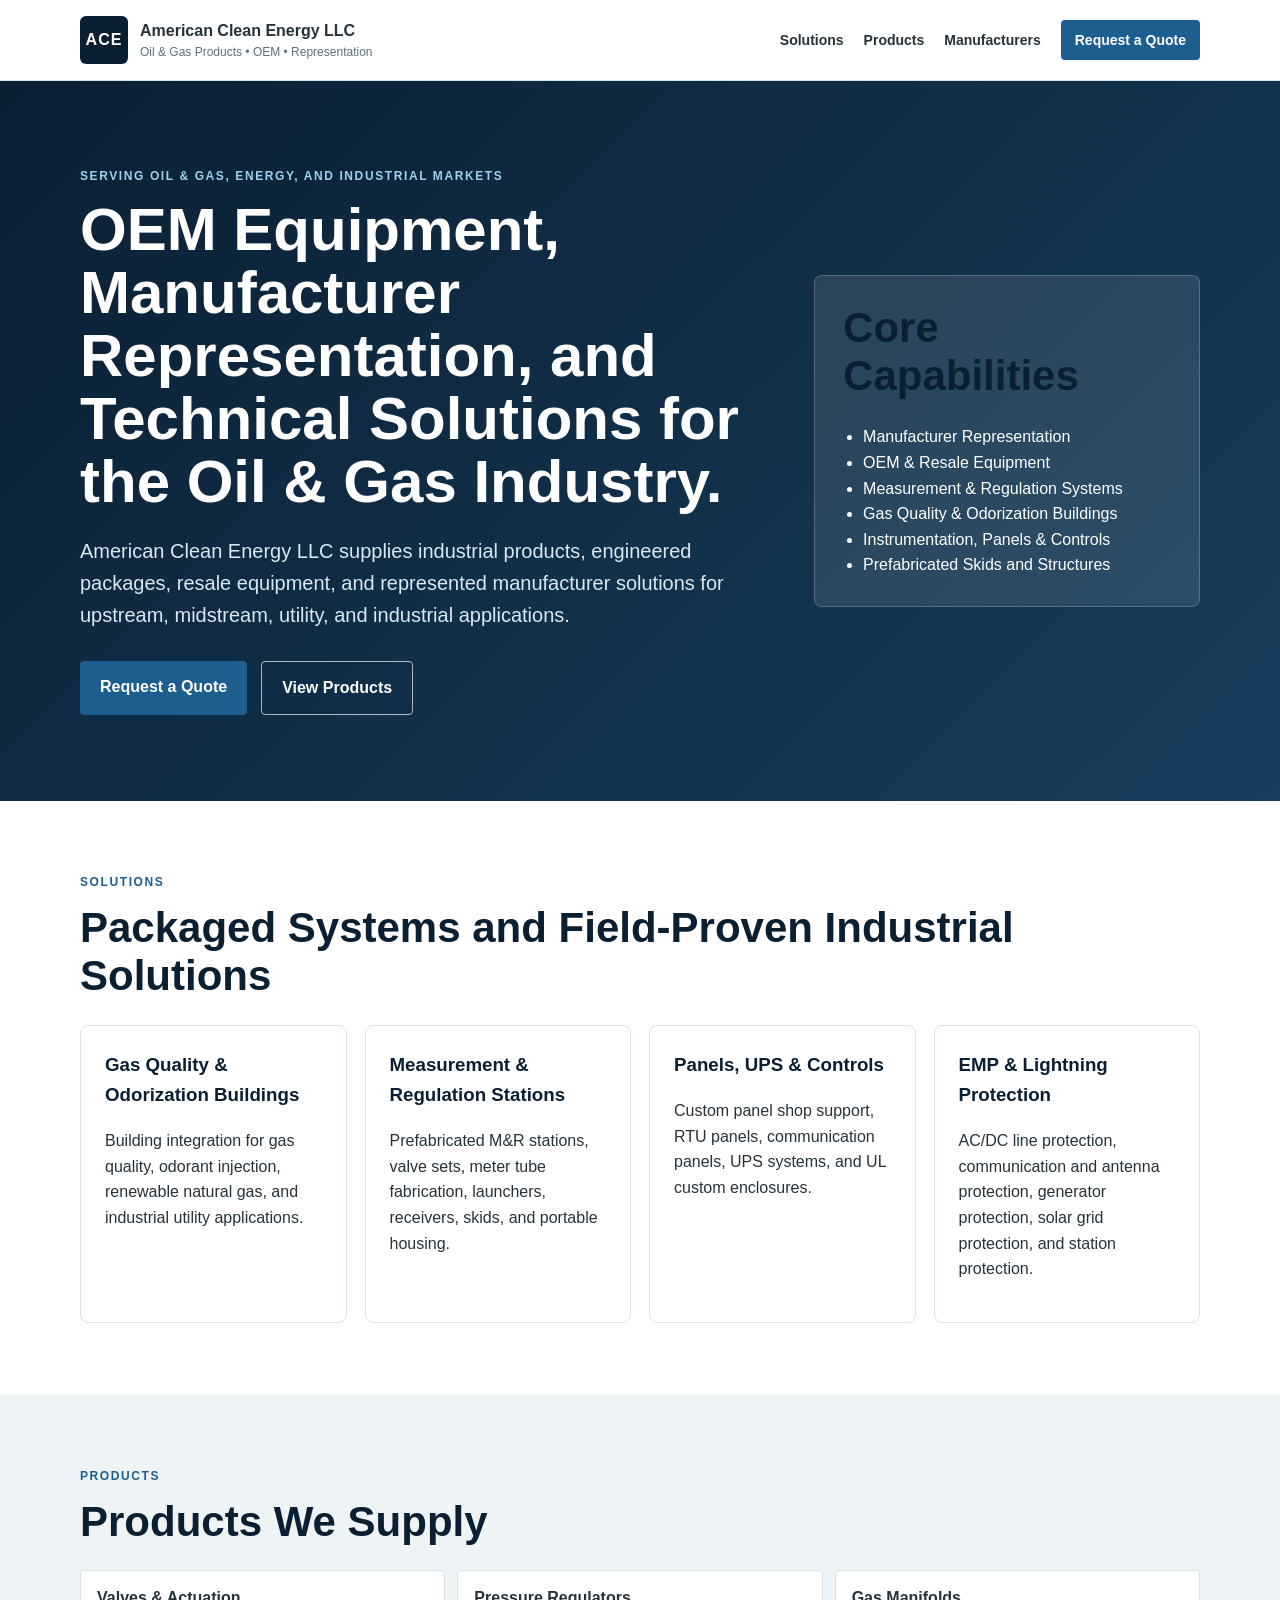
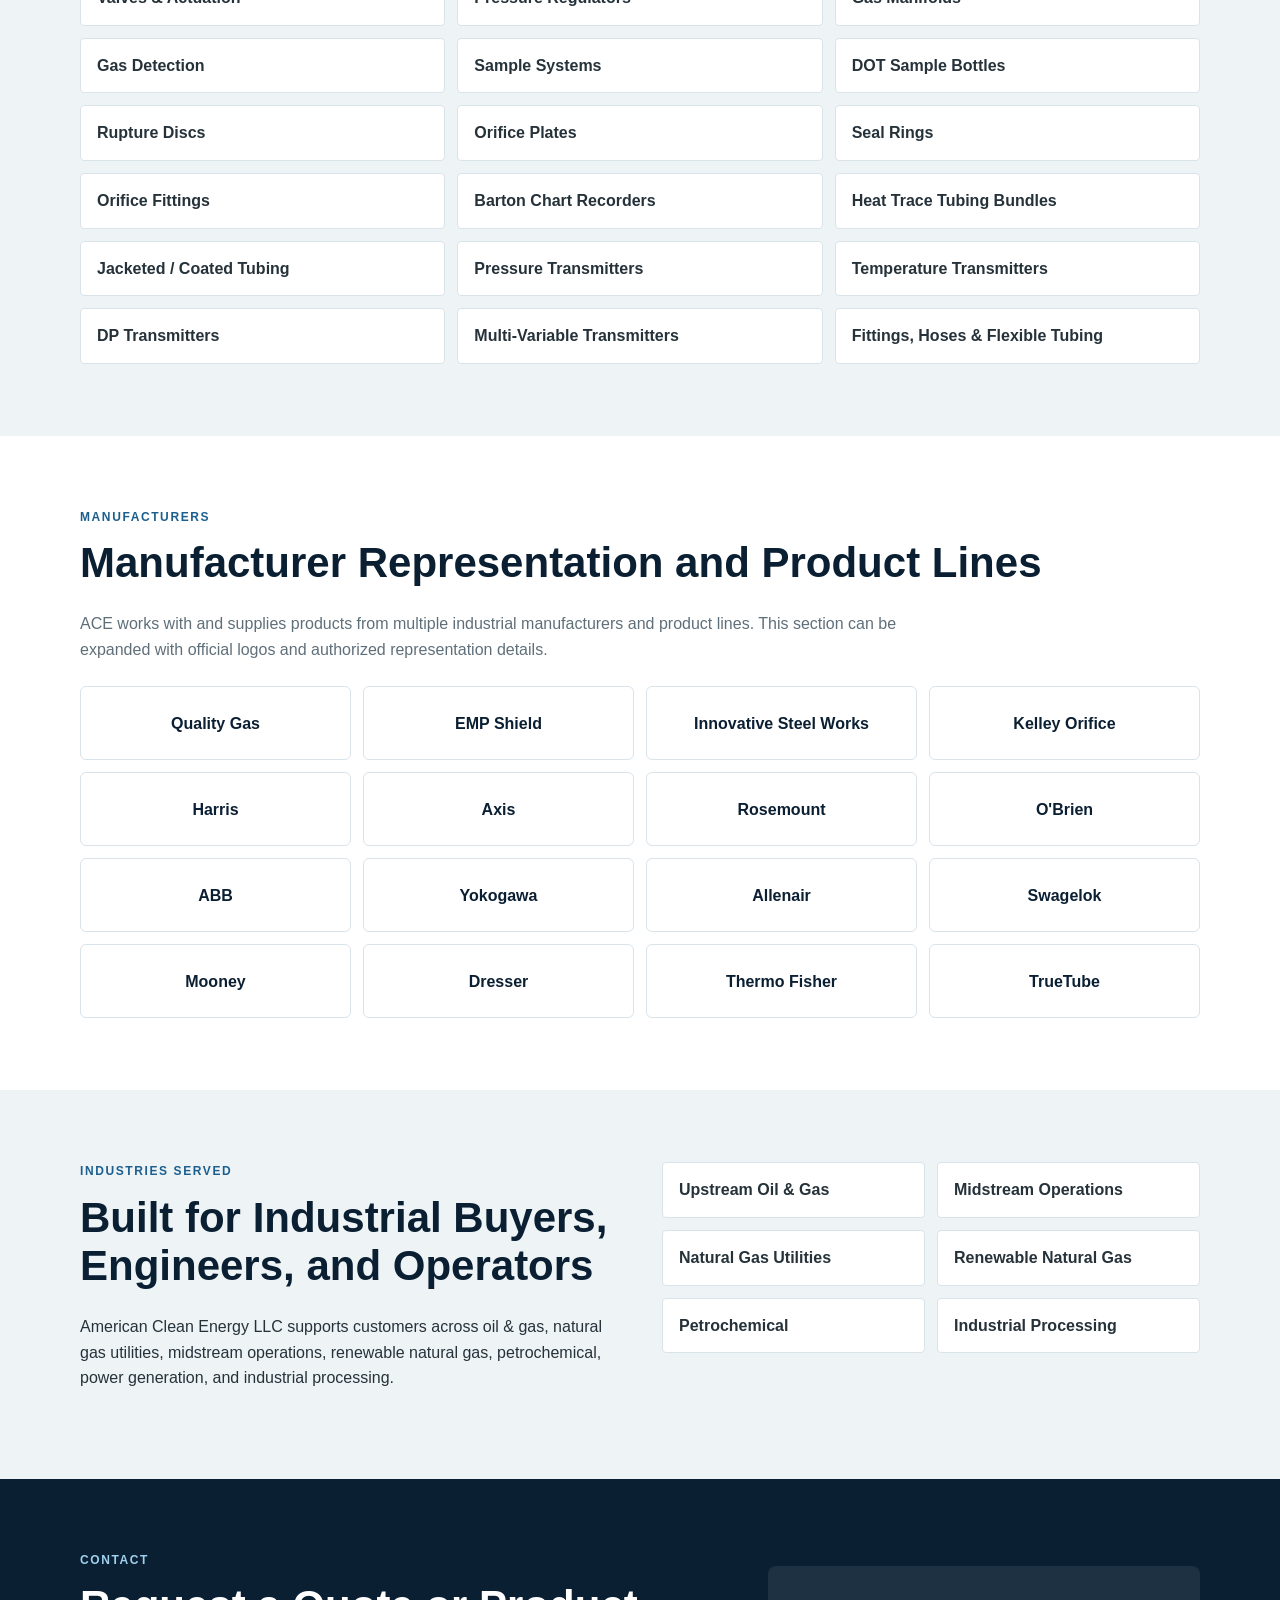
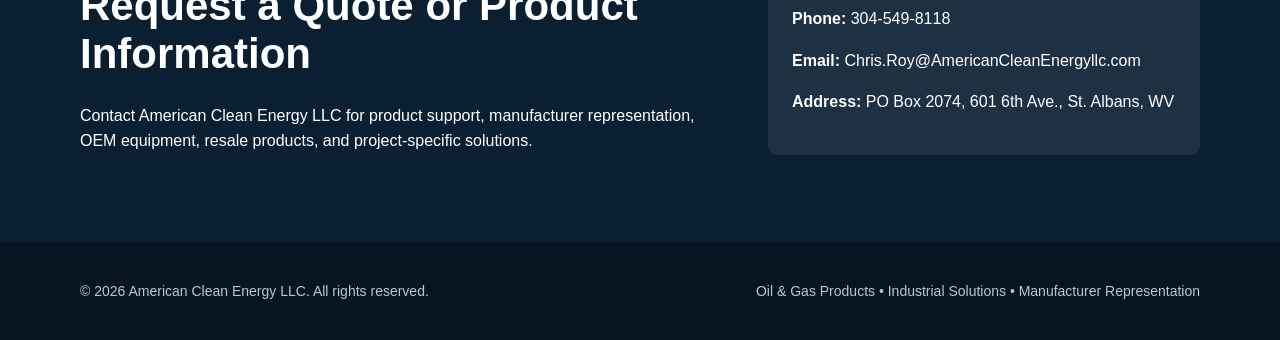
==== ace_site/index.html @ 726d5453 "Add files via upload" ====
<!DOCTYPE html>
<html lang="en">
<head>
  <meta charset="UTF-8" />
  <meta name="viewport" content="width=device-width, initial-scale=1.0" />
  <title>American Clean Energy LLC | Oil & Gas Products and Services</title>
  <meta name="description" content="American Clean Energy LLC provides OEM equipment, manufacturer representation, resale products, and technical solutions for the oil and gas, energy, and industrial markets." />
  <link rel="stylesheet" href="styles.css" />
</head>
<body>
  <header class="site-header">
    <div class="container nav-wrap">
      <div class="brand">
        <span class="brand-mark">ACE</span>
        <div>
          <strong>American Clean Energy LLC</strong>
          <small>Oil & Gas Products • OEM • Representation</small>
        </div>
      </div>
      <nav>
        <a href="#solutions">Solutions</a>
        <a href="#products">Products</a>
        <a href="#manufacturers">Manufacturers</a>
        <a href="#contact" class="btn small">Request a Quote</a>
      </nav>
    </div>
  </header>

  <main>
    <section class="hero">
      <div class="container hero-grid">
        <div>
          <p class="eyebrow">Serving Oil & Gas, Energy, and Industrial Markets</p>
          <h1>OEM Equipment, Manufacturer Representation, and Technical Solutions for the Oil & Gas Industry.</h1>
          <p class="lead">American Clean Energy LLC supplies industrial products, engineered packages, resale equipment, and represented manufacturer solutions for upstream, midstream, utility, and industrial applications.</p>
          <div class="hero-actions">
            <a href="#contact" class="btn">Request a Quote</a>
            <a href="#products" class="btn secondary">View Products</a>
          </div>
        </div>
        <div class="hero-card">
          <h2>Core Capabilities</h2>
          <ul>
            <li>Manufacturer Representation</li>
            <li>OEM & Resale Equipment</li>
            <li>Measurement & Regulation Systems</li>
            <li>Gas Quality & Odorization Buildings</li>
            <li>Instrumentation, Panels & Controls</li>
            <li>Prefabricated Skids and Structures</li>
          </ul>
        </div>
      </div>
    </section>

    <section id="solutions" class="section">
      <div class="container">
        <p class="eyebrow">Solutions</p>
        <h2>Packaged Systems and Field-Proven Industrial Solutions</h2>
        <div class="cards">
          <article><h3>Gas Quality & Odorization Buildings</h3><p>Building integration for gas quality, odorant injection, renewable natural gas, and industrial utility applications.</p></article>
          <article><h3>Measurement & Regulation Stations</h3><p>Prefabricated M&R stations, valve sets, meter tube fabrication, launchers, receivers, skids, and portable housing.</p></article>
          <article><h3>Panels, UPS & Controls</h3><p>Custom panel shop support, RTU panels, communication panels, UPS systems, and UL custom enclosures.</p></article>
          <article><h3>EMP & Lightning Protection</h3><p>AC/DC line protection, communication and antenna protection, generator protection, solar grid protection, and station protection.</p></article>
        </div>
      </div>
    </section>

    <section id="products" class="section alt">
      <div class="container">
        <p class="eyebrow">Products</p>
        <h2>Products We Supply</h2>
        <div class="product-grid">
          <span>Valves & Actuation</span>
          <span>Pressure Regulators</span>
          <span>Gas Manifolds</span>
          <span>Gas Detection</span>
          <span>Sample Systems</span>
          <span>DOT Sample Bottles</span>
          <span>Rupture Discs</span>
          <span>Orifice Plates</span>
          <span>Seal Rings</span>
          <span>Orifice Fittings</span>
          <span>Barton Chart Recorders</span>
          <span>Heat Trace Tubing Bundles</span>
          <span>Jacketed / Coated Tubing</span>
          <span>Pressure Transmitters</span>
          <span>Temperature Transmitters</span>
          <span>DP Transmitters</span>
          <span>Multi-Variable Transmitters</span>
          <span>Fittings, Hoses & Flexible Tubing</span>
        </div>
      </div>
    </section>

    <section id="manufacturers" class="section">
      <div class="container">
        <p class="eyebrow">Manufacturers</p>
        <h2>Manufacturer Representation and Product Lines</h2>
        <p class="section-intro">ACE works with and supplies products from multiple industrial manufacturers and product lines. This section can be expanded with official logos and authorized representation details.</p>
        <div class="logo-grid">
          <div>Quality Gas</div><div>EMP Shield</div><div>Innovative Steel Works</div><div>Kelley Orifice</div>
          <div>Harris</div><div>Axis</div><div>Rosemount</div><div>O'Brien</div>
          <div>ABB</div><div>Yokogawa</div><div>Allenair</div><div>Swagelok</div>
          <div>Mooney</div><div>Dresser</div><div>Thermo Fisher</div><div>TrueTube</div>
        </div>
      </div>
    </section>

    <section class="section alt">
      <div class="container split">
        <div>
          <p class="eyebrow">Industries Served</p>
          <h2>Built for Industrial Buyers, Engineers, and Operators</h2>
          <p>American Clean Energy LLC supports customers across oil & gas, natural gas utilities, midstream operations, renewable natural gas, petrochemical, power generation, and industrial processing.</p>
        </div>
        <div class="industry-list">
          <span>Upstream Oil & Gas</span>
          <span>Midstream Operations</span>
          <span>Natural Gas Utilities</span>
          <span>Renewable Natural Gas</span>
          <span>Petrochemical</span>
          <span>Industrial Processing</span>
        </div>
      </div>
    </section>

    <section id="contact" class="section contact">
      <div class="container contact-box">
        <div>
          <p class="eyebrow">Contact</p>
          <h2>Request a Quote or Product Information</h2>
          <p>Contact American Clean Energy LLC for product support, manufacturer representation, OEM equipment, resale products, and project-specific solutions.</p>
        </div>
        <div class="contact-details">
          <p><strong>Phone:</strong> <a href="tel:13045498118">304-549-8118</a></p>
          <p><strong>Email:</strong> <a href="mailto:Chris.Roy@AmericanCleanEnergyllc.com">Chris.Roy@AmericanCleanEnergyllc.com</a></p>
          <p><strong>Address:</strong> PO Box 2074, 601 6th Ave., St. Albans, WV</p>
        </div>
      </div>
    </section>
  </main>

  <footer>
    <div class="container footer-wrap">
      <p>&copy; 2026 American Clean Energy LLC. All rights reserved.</p>
      <p>Oil & Gas Products • Industrial Solutions • Manufacturer Representation</p>
    </div>
  </footer>
</body>
</html>
---- ace_site/styles.css ----
:root {
  --navy: #0b1f33;
  --blue: #1c5f8f;
  --steel: #eef3f6;
  --text: #26323a;
  --muted: #5f6f7a;
  --white: #ffffff;
  --border: #d9e3ea;
}

* { box-sizing: border-box; }
html { scroll-behavior: smooth; }
body {
  margin: 0;
  font-family: Arial, Helvetica, sans-serif;
  color: var(--text);
  line-height: 1.6;
  background: var(--white);
}
a { color: inherit; text-decoration: none; }
.container { width: min(1120px, calc(100% - 40px)); margin: 0 auto; }
.site-header { position: sticky; top: 0; z-index: 10; background: rgba(255,255,255,.96); border-bottom: 1px solid var(--border); }
.nav-wrap { display: flex; justify-content: space-between; align-items: center; padding: 16px 0; gap: 24px; }
.brand { display: flex; align-items: center; gap: 12px; }
.brand-mark { display: inline-grid; place-items: center; width: 48px; height: 48px; background: var(--navy); color: var(--white); font-weight: 800; border-radius: 6px; letter-spacing: 1px; }
.brand small { display: block; color: var(--muted); font-size: 12px; }
nav { display: flex; align-items: center; gap: 20px; font-weight: 700; font-size: 14px; }
.btn { display: inline-block; background: var(--blue); color: var(--white); padding: 13px 20px; border-radius: 4px; font-weight: 800; }
.btn.secondary { background: transparent; color: var(--white); border: 1px solid rgba(255,255,255,.65); }
.btn.small { padding: 9px 14px; }
.hero { background: linear-gradient(135deg, var(--navy), #163e5d); color: var(--white); padding: 86px 0; }
.hero-grid { display: grid; grid-template-columns: 1.6fr .9fr; gap: 48px; align-items: center; }
.eyebrow { text-transform: uppercase; letter-spacing: 1.6px; font-size: 12px; font-weight: 800; color: var(--blue); margin: 0 0 12px; }
.hero .eyebrow { color: #9fd0ef; }
h1 { font-size: clamp(36px, 5vw, 60px); line-height: 1.05; margin: 0 0 22px; }
.lead { font-size: 20px; color: #dce8ef; max-width: 780px; }
.hero-actions { display: flex; gap: 14px; flex-wrap: wrap; margin-top: 30px; }
.hero-card { background: rgba(255,255,255,.1); border: 1px solid rgba(255,255,255,.2); padding: 28px; border-radius: 8px; }
.hero-card h2 { margin-top: 0; }
.hero-card ul { padding-left: 20px; margin-bottom: 0; }
.section { padding: 72px 0; }
.section.alt { background: var(--steel); }
h2 { font-size: clamp(28px, 4vw, 42px); line-height: 1.15; margin: 0 0 24px; color: var(--navy); }
h3 { color: var(--navy); margin-top: 0; }
.cards { display: grid; grid-template-columns: repeat(4, 1fr); gap: 18px; }
.cards article { border: 1px solid var(--border); padding: 24px; border-radius: 8px; background: var(--white); }
.product-grid, .logo-grid, .industry-list { display: grid; gap: 12px; }
.product-grid { grid-template-columns: repeat(3, 1fr); }
.product-grid span, .industry-list span { background: var(--white); border: 1px solid var(--border); padding: 14px 16px; border-radius: 4px; font-weight: 700; }
.logo-grid { grid-template-columns: repeat(4, 1fr); margin-top: 24px; }
.logo-grid div { border: 1px solid var(--border); border-radius: 6px; min-height: 74px; display: grid; place-items: center; font-weight: 800; color: var(--navy); background: var(--white); text-align: center; padding: 12px; }
.section-intro { max-width: 850px; color: var(--muted); }
.split { display: grid; grid-template-columns: 1fr 1fr; gap: 44px; align-items: start; }
.industry-list { grid-template-columns: repeat(2, 1fr); }
.contact { background: var(--navy); color: var(--white); }
.contact h2 { color: var(--white); }
.contact .eyebrow { color: #9fd0ef; }
.contact-box { display: grid; grid-template-columns: 1.2fr .8fr; gap: 40px; align-items: center; }
.contact-details { background: rgba(255,255,255,.08); padding: 24px; border-radius: 8px; }
footer { background: #071522; color: #b9c8d2; padding: 24px 0; font-size: 14px; }
.footer-wrap { display: flex; justify-content: space-between; gap: 20px; flex-wrap: wrap; }

@media (max-width: 900px) {
  .nav-wrap, nav { flex-direction: column; align-items: flex-start; }
  .hero-grid, .split, .contact-box { grid-template-columns: 1fr; }
  .cards { grid-template-columns: repeat(2, 1fr); }
  .product-grid, .logo-grid { grid-template-columns: repeat(2, 1fr); }
}
@media (max-width: 560px) {
  .cards, .product-grid, .logo-grid, .industry-list { grid-template-columns: 1fr; }
  .container { width: min(100% - 28px, 1120px); }
}
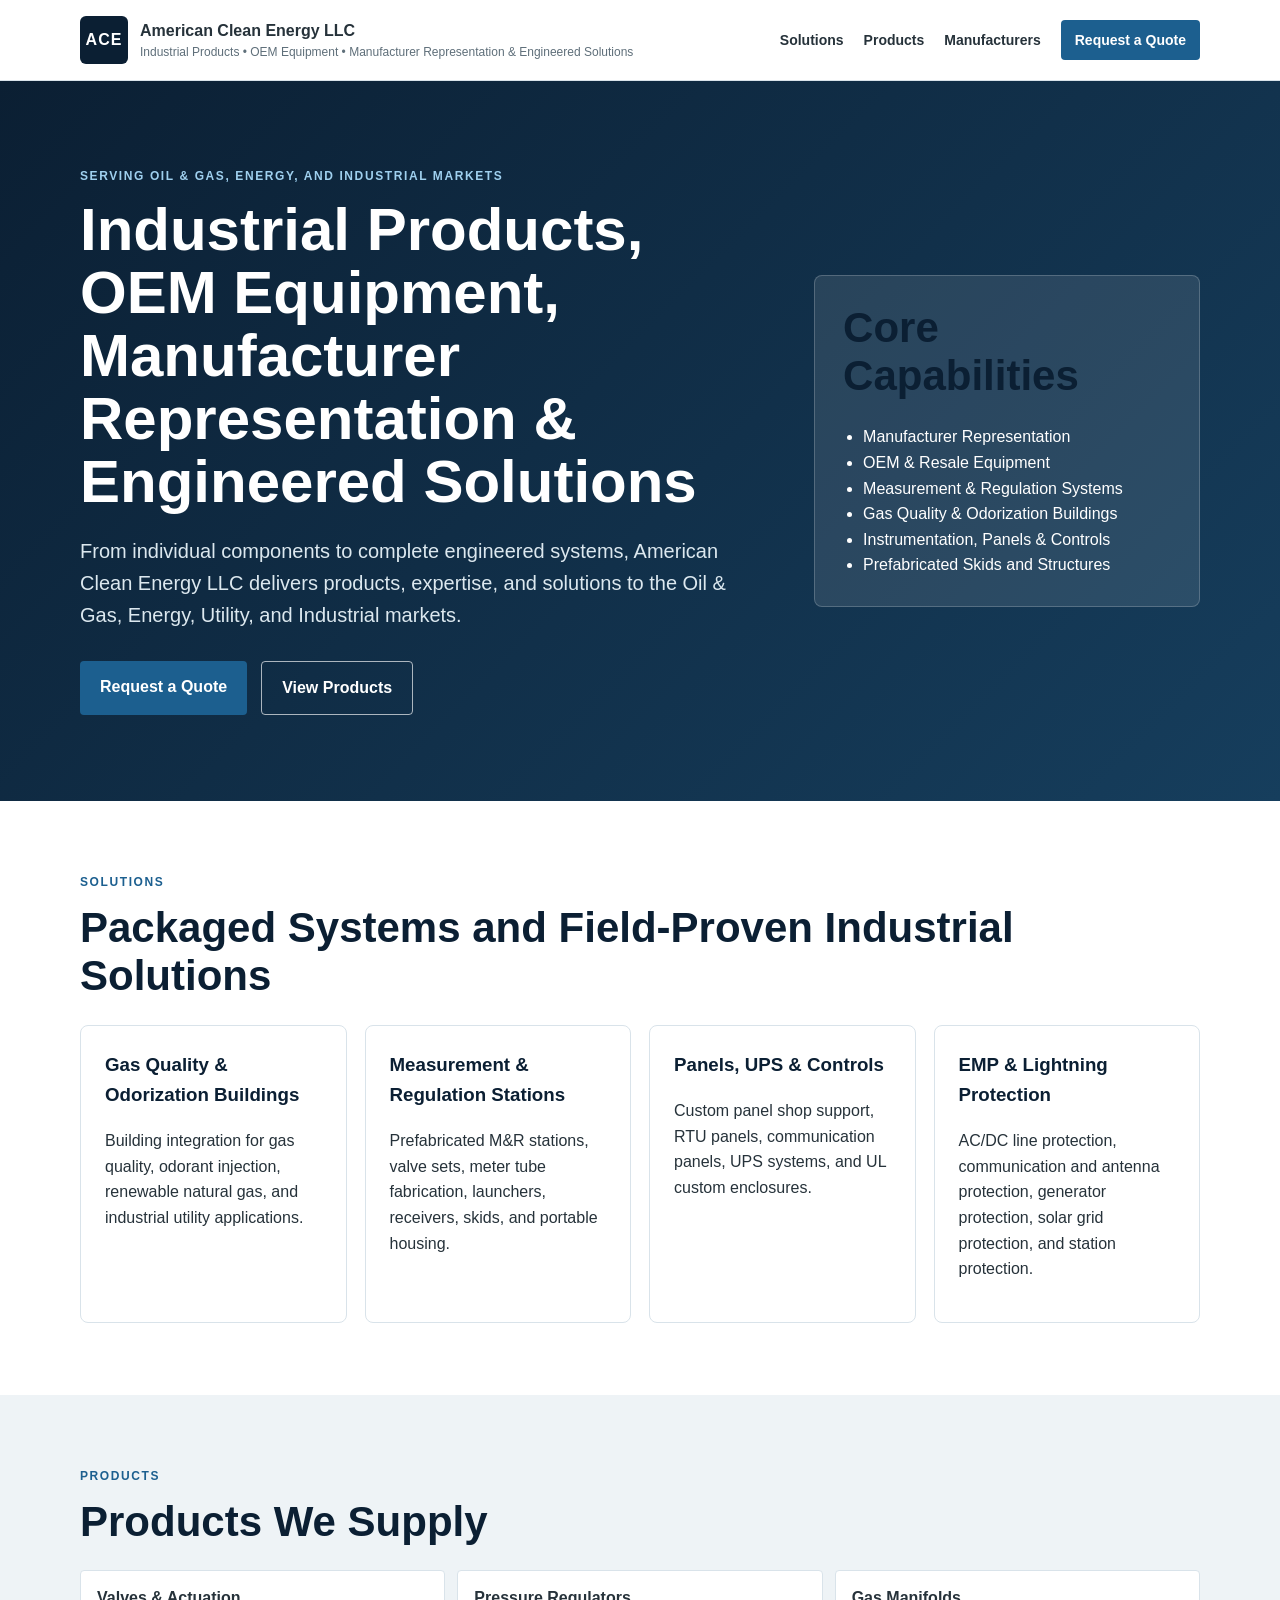
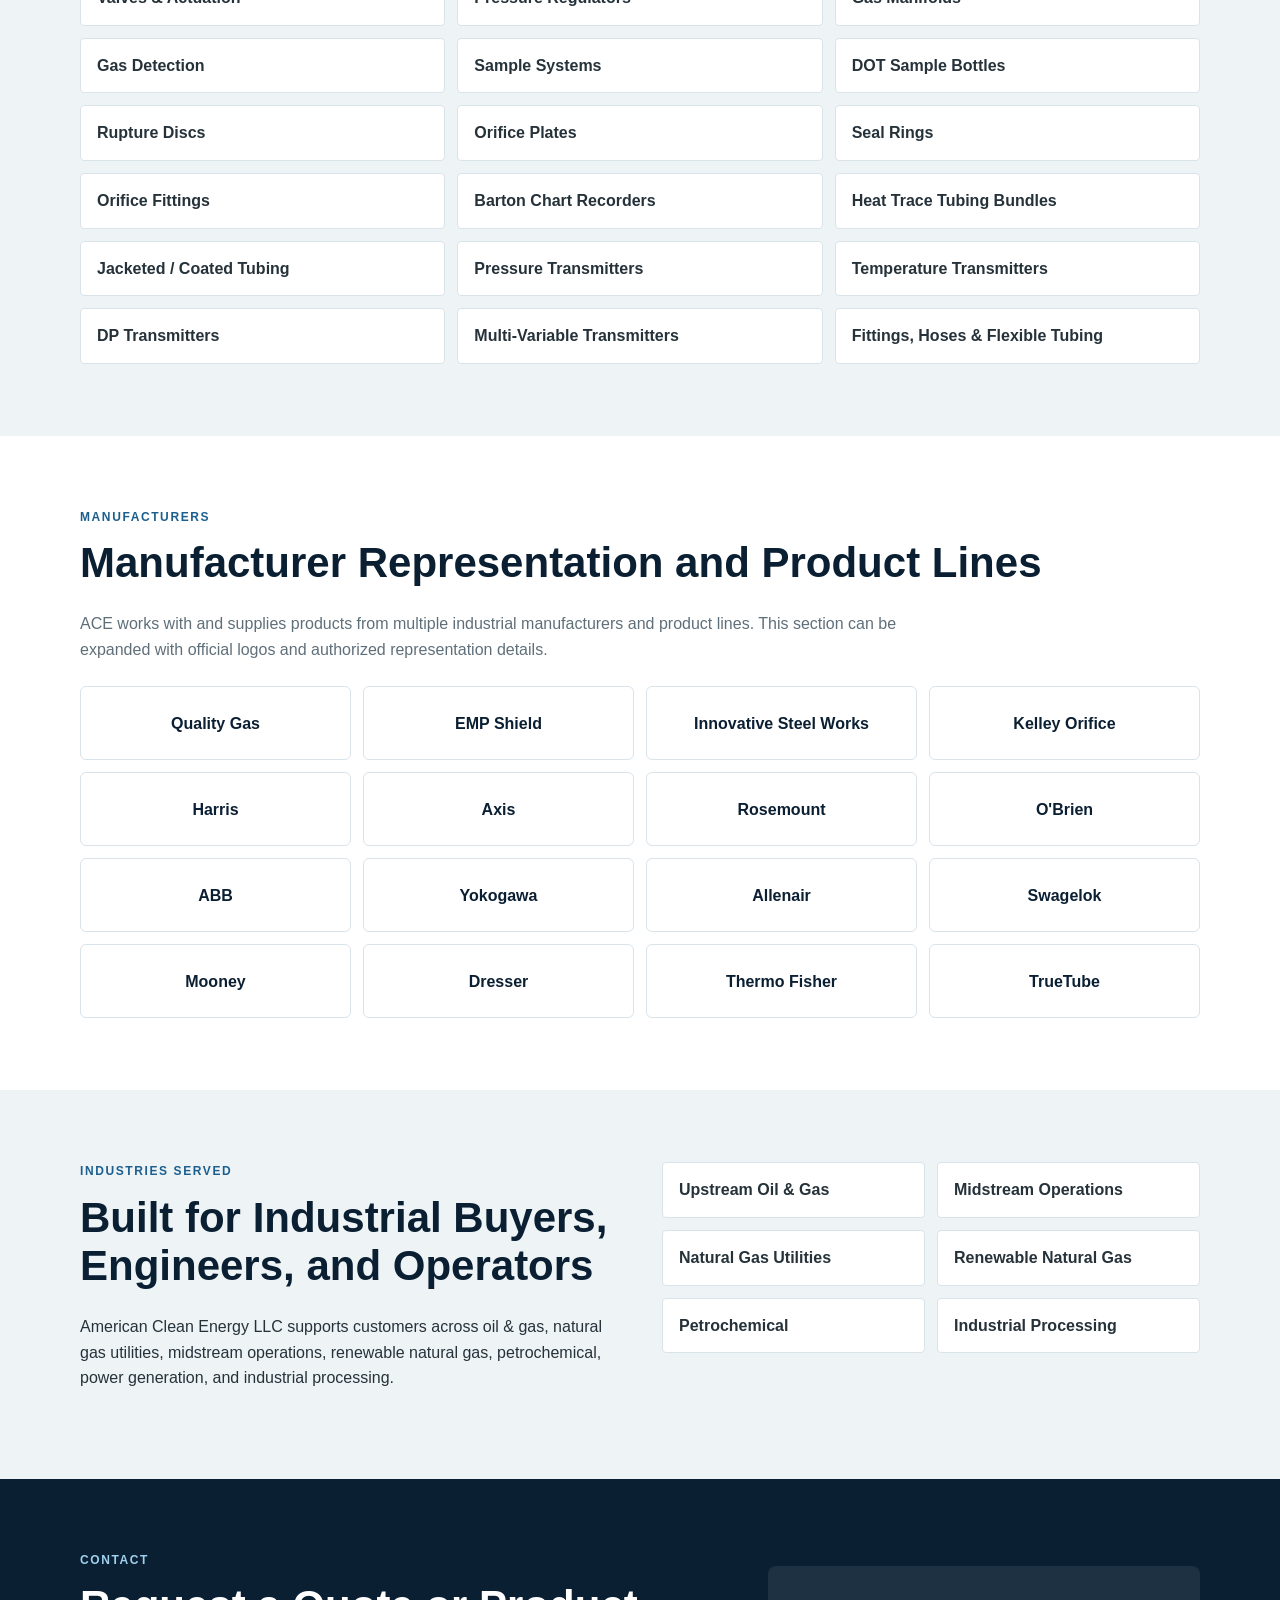
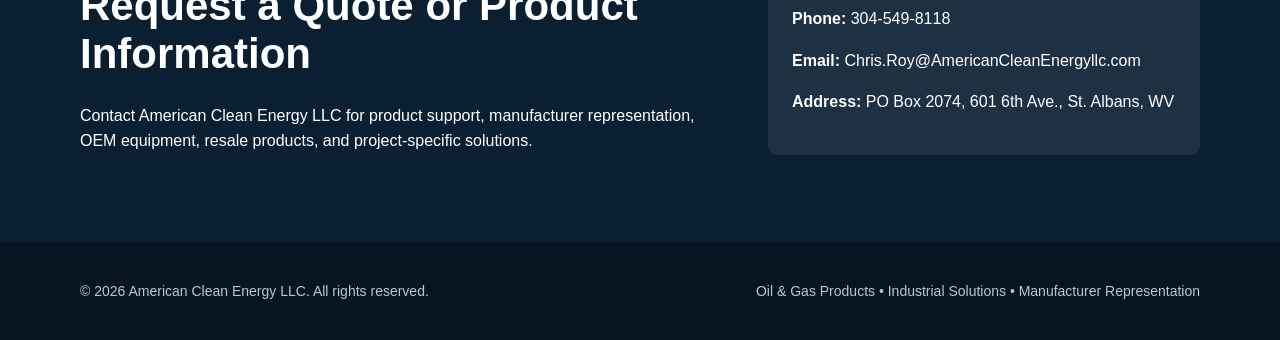
==== commit ff0300ae: "Update index.html" ====
--- a/ace_site/index.html
+++ b/ace_site/index.html
@@ -14,7 +14,7 @@
         <span class="brand-mark">ACE</span>
         <div>
           <strong>American Clean Energy LLC</strong>
-          <small>Oil & Gas Products • OEM • Representation</small>
+         <small>Industrial Products • OEM Equipment • Manufacturer Representation & Engineered Solutions</small>
         </div>
       </div>
       <nav>
@@ -31,8 +31,8 @@
       <div class="container hero-grid">
         <div>
           <p class="eyebrow">Serving Oil & Gas, Energy, and Industrial Markets</p>
-          <h1>OEM Equipment, Manufacturer Representation, and Technical Solutions for the Oil & Gas Industry.</h1>
-          <p class="lead">American Clean Energy LLC supplies industrial products, engineered packages, resale equipment, and represented manufacturer solutions for upstream, midstream, utility, and industrial applications.</p>
+          <h1>Industrial Products, OEM Equipment, Manufacturer Representation & Engineered Solutions</h1>
+          <p class="lead">From individual components to complete engineered systems, American Clean Energy LLC delivers products, expertise, and solutions to the Oil & Gas, Energy, Utility, and Industrial markets.</p>
           <div class="hero-actions">
             <a href="#contact" class="btn">Request a Quote</a>
             <a href="#products" class="btn secondary">View Products</a>
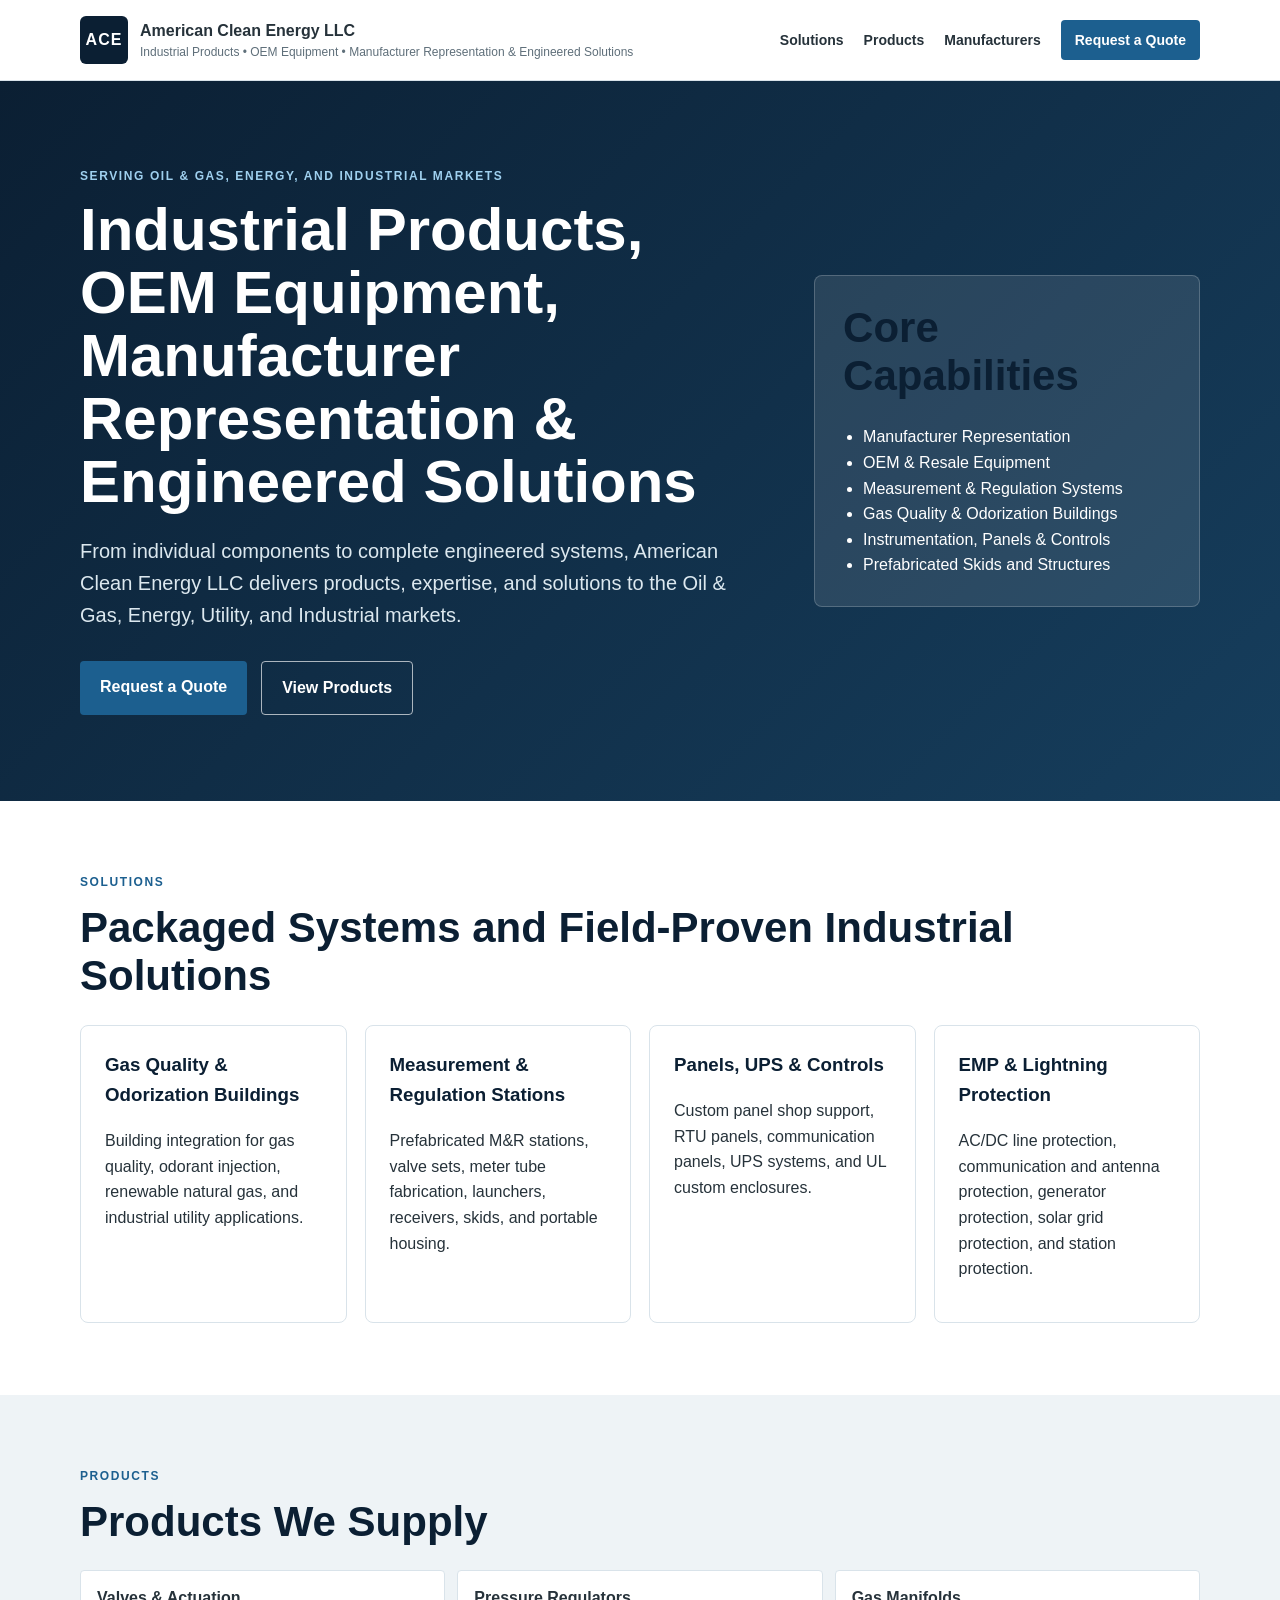
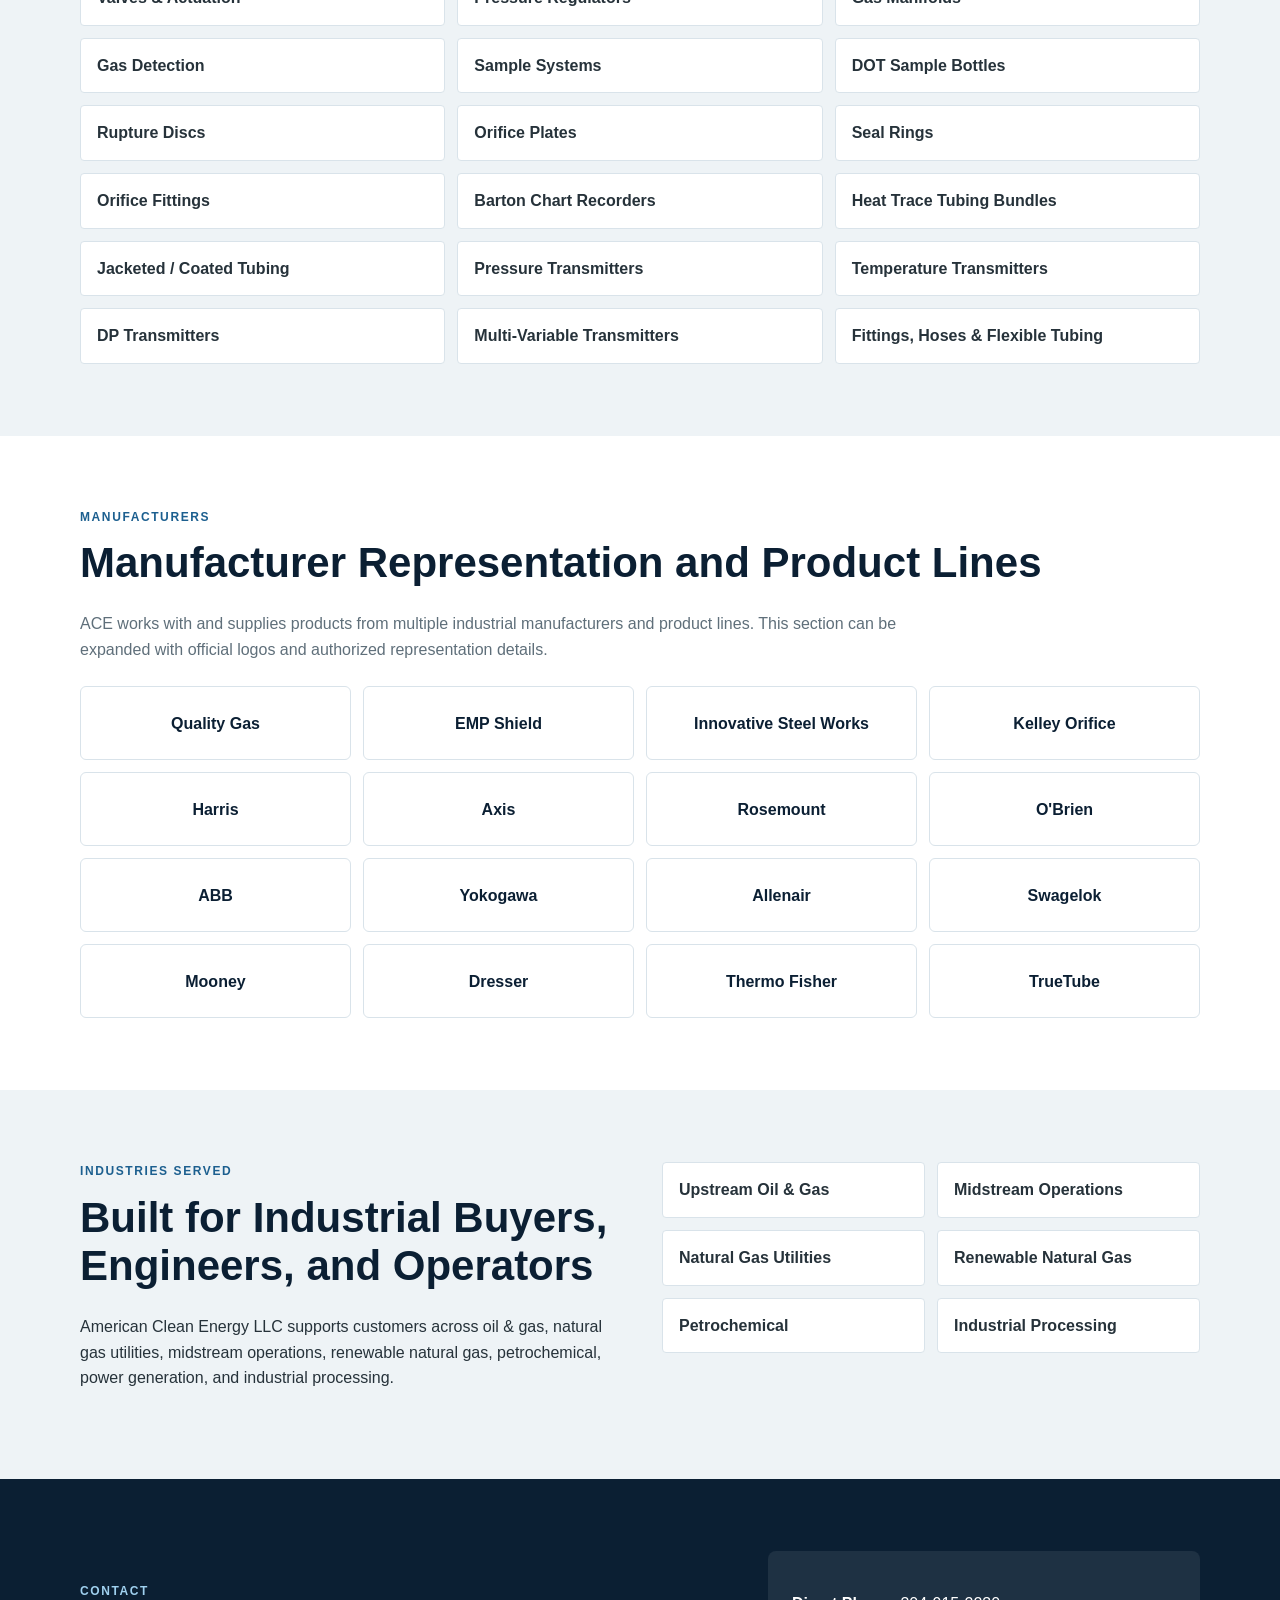
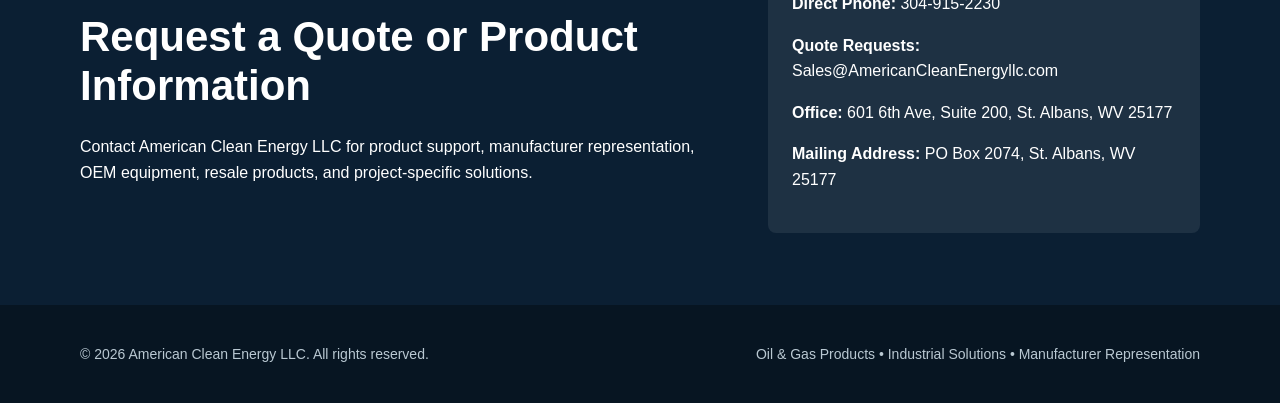
==== commit 2e3a1677: "Update index.html" ====
--- a/ace_site/index.html
+++ b/ace_site/index.html
@@ -132,9 +132,10 @@
           <p>Contact American Clean Energy LLC for product support, manufacturer representation, OEM equipment, resale products, and project-specific solutions.</p>
         </div>
         <div class="contact-details">
-          <p><strong>Phone:</strong> <a href="tel:13045498118">304-549-8118</a></p>
-          <p><strong>Email:</strong> <a href="mailto:Chris.Roy@AmericanCleanEnergyllc.com">Chris.Roy@AmericanCleanEnergyllc.com</a></p>
-          <p><strong>Address:</strong> PO Box 2074, 601 6th Ave., St. Albans, WV</p>
+         <p><strong>Direct Phone:</strong> <a href="tel:13049152230">304-915-2230</a></p>
+         <p><strong>Quote Requests:</strong> <a href="mailto:Sales@AmericanCleanEnergyllc.com">Sales@AmericanCleanEnergyllc.com</a></p>
+         <p><strong>Office:</strong> 601 6th Ave, Suite 200, St. Albans, WV 25177</p>
+<p><strong>Mailing Address:</strong> PO Box 2074, St. Albans, WV 25177</p>
         </div>
       </div>
     </section>
